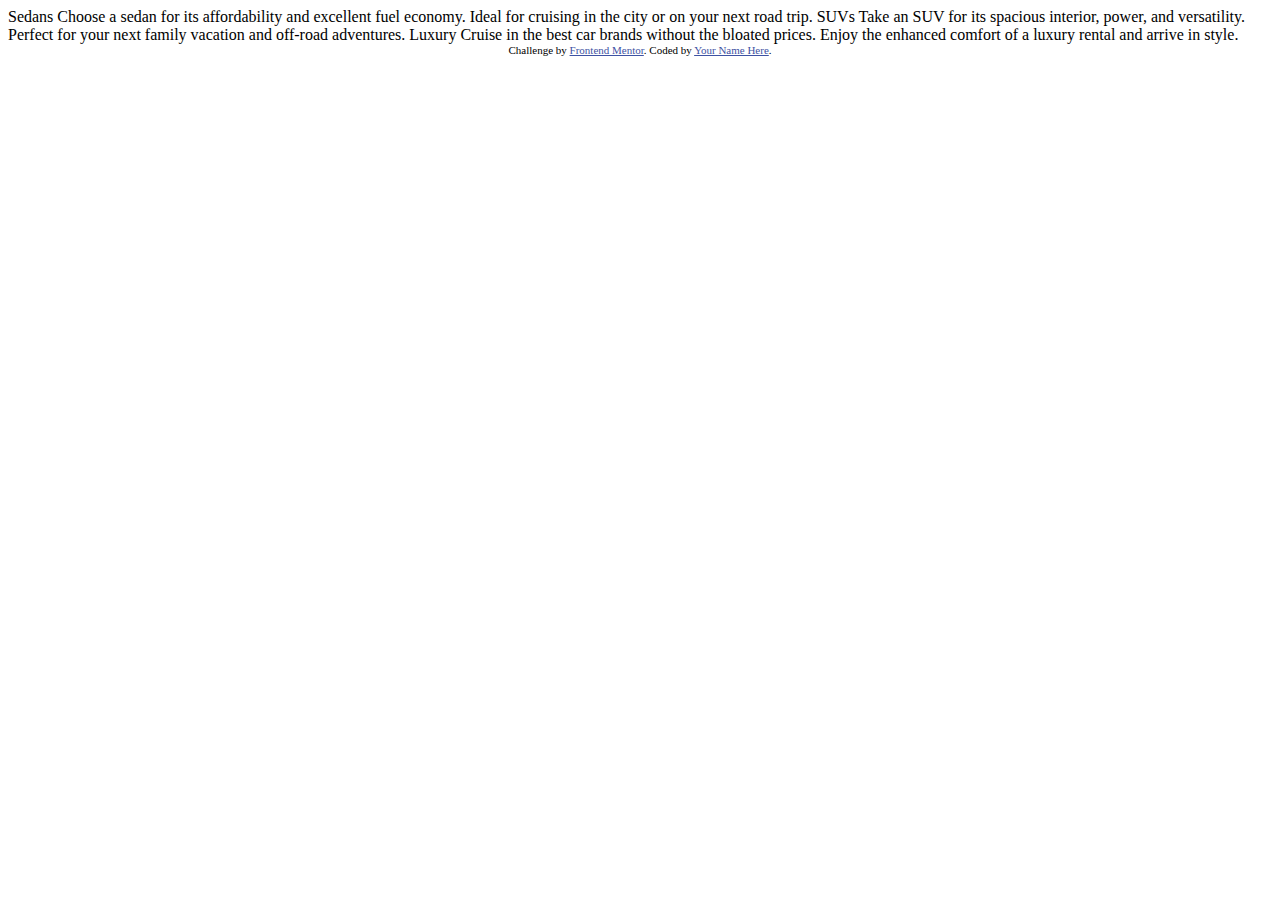
==== three-column-preview-card-component-main/index.html @ 19134d2e "setup project" ====
<!DOCTYPE html>
<html lang="en">
<head>
  <meta charset="UTF-8">
  <meta name="viewport" content="width=device-width, initial-scale=1.0"> <!-- displays site properly based on user's device -->

  <link rel="icon" type="image/png" sizes="32x32" href="./images/favicon-32x32.png">
  
  <title>Frontend Mentor | 3-column preview card component</title>

  <!-- Feel free to remove these styles or customise in your own stylesheet 👍 -->
  <style>
    .attribution { font-size: 11px; text-align: center; }
    .attribution a { color: hsl(228, 45%, 44%); }
  </style>
</head>
<body>
  
  Sedans
  Choose a sedan for its affordability and excellent fuel economy. Ideal for cruising in the city 
  or on your next road trip.

  SUVs
  Take an SUV for its spacious interior, power, and versatility. Perfect for your next family vacation 
  and off-road adventures.

  Luxury
  Cruise in the best car brands without the bloated prices. Enjoy the enhanced comfort of a luxury 
  rental and arrive in style.
  
  <div class="attribution">
    Challenge by <a href="https://www.frontendmentor.io?ref=challenge" target="_blank">Frontend Mentor</a>. 
    Coded by <a href="#">Your Name Here</a>.
  </div>
</body>
</html>
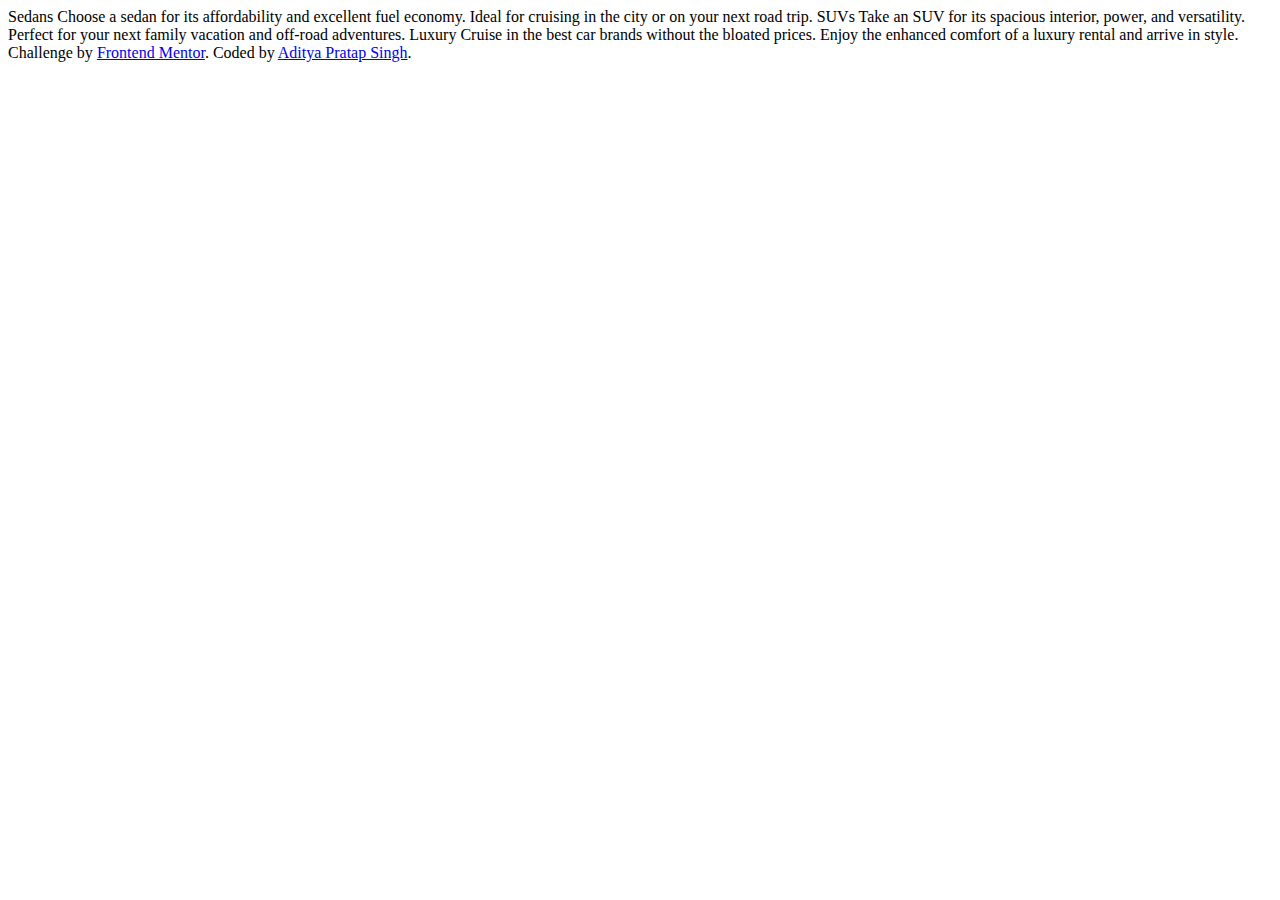
==== commit c678c3f7: "initial setup" ====
--- a/three-column-preview-card-component-main/index.html
+++ b/three-column-preview-card-component-main/index.html
@@ -1,36 +1,33 @@
 <!DOCTYPE html>
 <html lang="en">
-<head>
-  <meta charset="UTF-8">
-  <meta name="viewport" content="width=device-width, initial-scale=1.0"> <!-- displays site properly based on user's device -->
 
-  <link rel="icon" type="image/png" sizes="32x32" href="./images/favicon-32x32.png">
-  
-  <title>Frontend Mentor | 3-column preview card component</title>
+  <head>
+    <meta charset="UTF-8">
+    <meta name="viewport" content="width=device-width, initial-scale=1.0">
+    <link rel="icon" type="image/png" sizes="32x32" href="./images/favicon-32x32.png">
+    <title>Frontend Mentor | 3-column preview card component</title>
+  </head>
 
-  <!-- Feel free to remove these styles or customise in your own stylesheet 👍 -->
-  <style>
-    .attribution { font-size: 11px; text-align: center; }
-    .attribution a { color: hsl(228, 45%, 44%); }
-  </style>
-</head>
-<body>
-  
-  Sedans
-  Choose a sedan for its affordability and excellent fuel economy. Ideal for cruising in the city 
-  or on your next road trip.
+  <body>
 
-  SUVs
-  Take an SUV for its spacious interior, power, and versatility. Perfect for your next family vacation 
-  and off-road adventures.
+    Sedans
+    Choose a sedan for its affordability and excellent fuel economy. Ideal for cruising in the city
+    or on your next road trip.
 
-  Luxury
-  Cruise in the best car brands without the bloated prices. Enjoy the enhanced comfort of a luxury 
-  rental and arrive in style.
-  
-  <div class="attribution">
-    Challenge by <a href="https://www.frontendmentor.io?ref=challenge" target="_blank">Frontend Mentor</a>. 
-    Coded by <a href="#">Your Name Here</a>.
-  </div>
-</body>
+    SUVs
+    Take an SUV for its spacious interior, power, and versatility. Perfect for your next family
+    vacation
+    and off-road adventures.
+
+    Luxury
+    Cruise in the best car brands without the bloated prices. Enjoy the enhanced comfort of a luxury
+    rental and arrive in style.
+
+    <div class="attribution">
+      Challenge by <a href="https://www.frontendmentor.io?ref=challenge" target="_blank">Frontend
+        Mentor</a>.
+      Coded by <a href="https://www.frontendmentor.io/profile/aditya3284">Aditya Pratap Singh</a>.
+    </div>
+  </body>
+
 </html>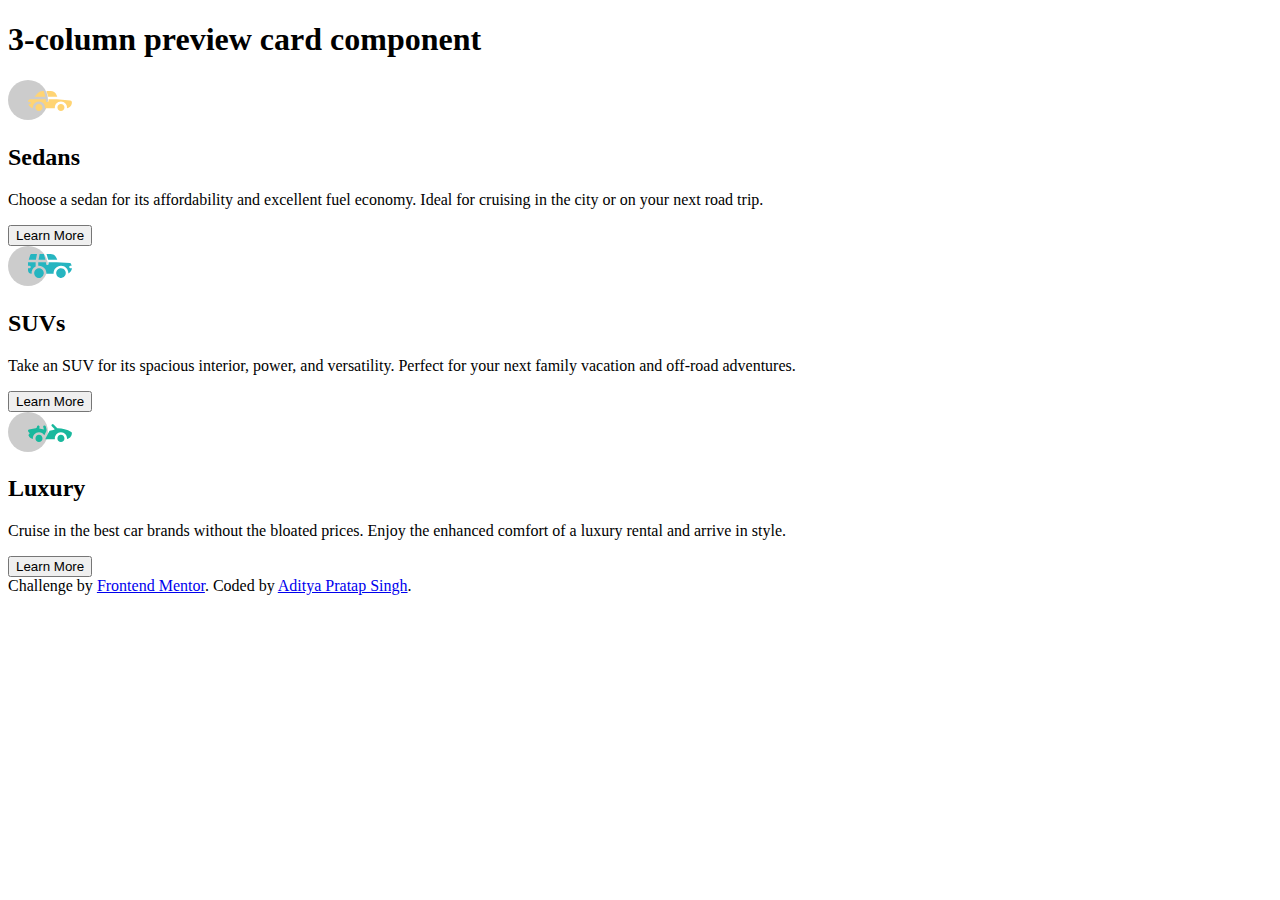
==== commit 858ef60c: "modify html" ====
--- a/three-column-preview-card-component-main/index.html
+++ b/three-column-preview-card-component-main/index.html
@@ -9,20 +9,44 @@
   </head>
 
   <body>
-
-    Sedans
-    Choose a sedan for its affordability and excellent fuel economy. Ideal for cruising in the city
-    or on your next road trip.
-
-    SUVs
-    Take an SUV for its spacious interior, power, and versatility. Perfect for your next family
-    vacation
-    and off-road adventures.
-
-    Luxury
-    Cruise in the best car brands without the bloated prices. Enjoy the enhanced comfort of a luxury
-    rental and arrive in style.
-
+    <main>
+      <h1 class="hidden">3-column preview card component</h1>
+      <div class="container grid">
+        <div class="cards">
+          <img src="./images/icon-sedans.svg" alt="sedan icon">
+          <h2 class="cardHeading">Sedans</h2>
+          <p class="cardDescription">
+            Choose a sedan for its affordability and excellent fuel economy. Ideal for cruising in
+            the
+            city
+            or on your next road trip.
+          </p>
+          <button class="cta-btn">Learn More</button>
+        </div>
+        <div class="cards">
+          <img src="./images/icon-suvs.svg" alt="suvs icon">
+          <h2 class="cardHeading">SUVs</h2>
+          <p class="cardDescription">
+            Take an SUV for its spacious interior, power, and versatility. Perfect for your next
+            family
+            vacation
+            and off-road adventures.
+          </p>
+          <button class="cta-btn">Learn More</button>
+        </div>
+        <div class="cards">
+          <img src="./images/icon-luxury.svg" alt="luxury icon">
+          <h2 class="cardHeading">Luxury</h2>
+          <p class="cardDescription">
+            Cruise in the best car brands without the bloated prices. Enjoy the enhanced comfort of
+            a
+            luxury
+            rental and arrive in style.
+          </p>
+          <button class="cta-btn">Learn More</button>
+        </div>
+      </div>
+    </main>
     <div class="attribution">
       Challenge by <a href="https://www.frontendmentor.io?ref=challenge" target="_blank">Frontend
         Mentor</a>.
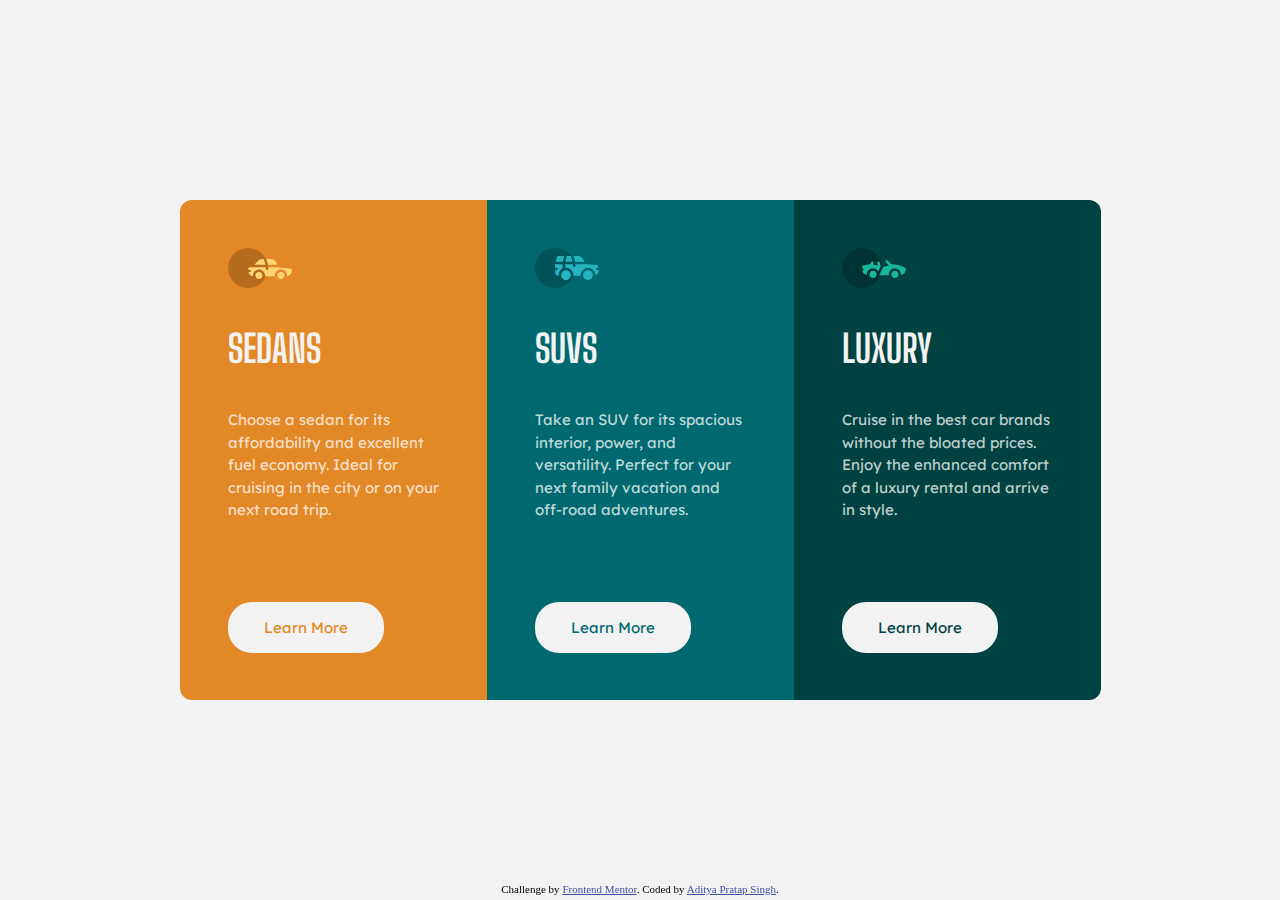
==== commit 218a0292: "style: Add desktop styles" ====
--- a/three-column-preview-card-component-main/index.html
+++ b/three-column-preview-card-component-main/index.html
@@ -5,6 +5,12 @@
     <meta charset="UTF-8">
     <meta name="viewport" content="width=device-width, initial-scale=1.0">
     <link rel="icon" type="image/png" sizes="32x32" href="./images/favicon-32x32.png">
+    <link rel="preconnect" href="https://fonts.googleapis.com">
+    <link rel="preconnect" href="https://fonts.gstatic.com" crossorigin>
+    <link
+      href="https://fonts.googleapis.com/css2?family=Big+Shoulders+Display:wght@700&family=Lexend+Deca&display=swap"
+      rel="stylesheet">
+    <link rel="stylesheet" href="./styles.css">
     <title>Frontend Mentor | 3-column preview card component</title>
   </head>
 
@@ -12,8 +18,8 @@
     <main>
       <h1 class="hidden">3-column preview card component</h1>
       <div class="container grid">
-        <div class="cards">
-          <img src="./images/icon-sedans.svg" alt="sedan icon">
+        <div class="cards flex sedan">
+          <img class="icon" src="./images/icon-sedans.svg" alt="sedan icon">
           <h2 class="cardHeading">Sedans</h2>
           <p class="cardDescription">
             Choose a sedan for its affordability and excellent fuel economy. Ideal for cruising in
@@ -23,8 +29,8 @@
           </p>
           <button class="cta-btn">Learn More</button>
         </div>
-        <div class="cards">
-          <img src="./images/icon-suvs.svg" alt="suvs icon">
+        <div class="cards flex suv">
+          <img class="icon" src="./images/icon-suvs.svg" alt="suvs icon">
           <h2 class="cardHeading">SUVs</h2>
           <p class="cardDescription">
             Take an SUV for its spacious interior, power, and versatility. Perfect for your next
@@ -34,8 +40,8 @@
           </p>
           <button class="cta-btn">Learn More</button>
         </div>
-        <div class="cards">
-          <img src="./images/icon-luxury.svg" alt="luxury icon">
+        <div class="cards flex luxury">
+          <img class="icon" src="./images/icon-luxury.svg" alt="luxury icon">
           <h2 class="cardHeading">Luxury</h2>
           <p class="cardDescription">
             Cruise in the best car brands without the bloated prices. Enjoy the enhanced comfort of
--- a/three-column-preview-card-component-main/styles.css
+++ b/three-column-preview-card-component-main/styles.css
@@ -0,0 +1,134 @@
+*,
+*::after,
+*::before {
+    margin: 0;
+    padding: 0;
+    box-sizing: border-box;
+}
+
+:root {
+    --para-color: hsla(0, 0%, 100%, 0.75);
+    --color: hsl(0, 0%, 95%);
+    --sedan-clr: hsl(31, 77%, 52%);
+    --suvs-clr: hsl(184, 100%, 22%);
+    --luxury-clr: hsl(179, 100%, 13%);
+    --fontFamilyFancy: Big Shoulders Display, sans-serif;
+    --base-fontFamily: Lexend Deca, sans-serif;
+    --headingWeight: 700;
+    --paraWeight: 400;
+}
+
+body {
+    min-height: 100dvh;
+    display: grid;
+    place-items: center;
+    background-color: var(--color);
+}
+
+img {
+    display: block;
+    max-width: 100%;
+}
+
+.hidden {
+    display: none;
+}
+
+.grid {
+    display: grid;
+}
+
+.flex {
+    display: flex;
+}
+
+.sedan {
+    background-color: var(--sedan-clr);
+}
+
+.suv {
+    background-color: var(--suvs-clr);
+}
+
+.luxury {
+    background-color: var(--luxury-clr);
+}
+
+.container {
+    max-width: 921px;
+    min-width: 327px;
+    max-height: 500px;
+    grid-template-columns: repeat(3, 1fr);
+    border-radius: 12px;
+    overflow: hidden;
+    margin-inline: 24px;
+}
+
+.cards {
+    flex-direction: column;
+    padding: 48px;
+}
+
+.icon {
+    width: 64px;
+    height: 40px;
+}
+
+.cardHeading {
+    font-family: var(--fontFamilyFancy);
+    font-weight: var(--headingWeight);
+    color: var(--color);
+    font-size: 38px;
+    text-transform: uppercase;
+    margin-block: 38px;
+}
+
+.cardDescription {
+    font-weight: var(--paraWeight);
+    color: var(--para-color);
+    font-size: 15px;
+    font-family: var(--base-fontFamily);
+    line-height: 1.5;
+}
+
+.cta-btn {
+    color: var(--color);
+    font-family: var(--base-fontFamily);
+    background-color: var(--color);
+    border: 2px solid transparent;
+    width: fit-content;
+    font-size: 15px;
+    padding: 14px 34px;
+    border-radius: 24px;
+    margin-block-start: 80px;
+}
+
+.sedan .cta-btn {
+    color: var(--sedan-clr);
+}
+
+.suv .cta-btn {
+    color: var(--suvs-clr);
+}
+
+.luxury .cta-btn {
+    color: var(--luxury-clr);
+}
+
+.cta-btn:hover {
+    cursor: pointer;
+    color: var(--color);
+    border: 2px solid var(--color);
+    background-color: transparent;
+}
+
+.attribution {
+    position: fixed;
+    bottom: 5px;
+    font-size: 11px;
+    text-align: center;
+}
+
+.attribution a {
+    color: hsl(228, 45%, 44%);
+}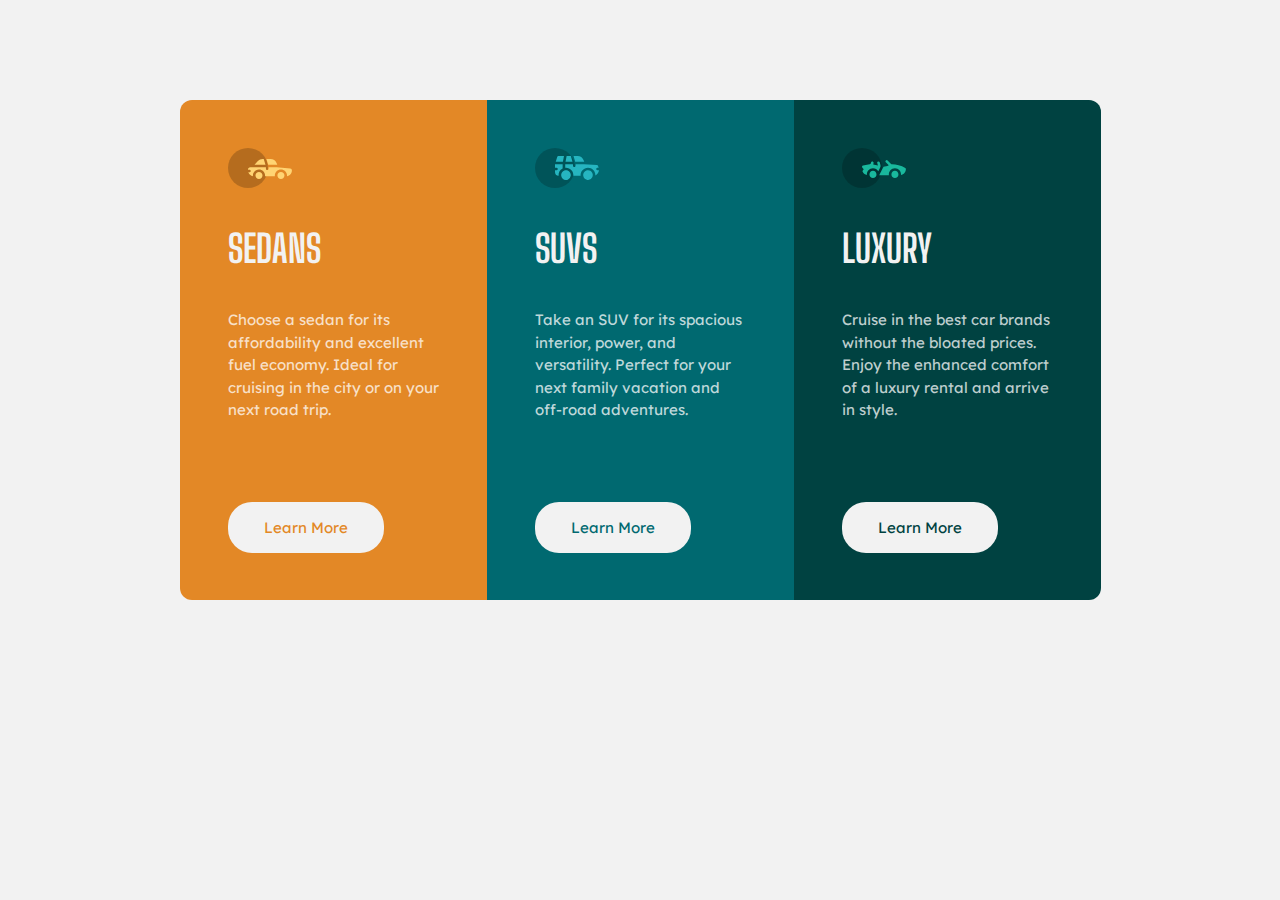
==== commit afdaceba: "remove attribution" ====
--- a/three-column-preview-card-component-main/index.html
+++ b/three-column-preview-card-component-main/index.html
@@ -53,11 +53,13 @@
         </div>
       </div>
     </main>
-    <div class="attribution">
-      Challenge by <a href="https://www.frontendmentor.io?ref=challenge" target="_blank">Frontend
-        Mentor</a>.
-      Coded by <a href="https://www.frontendmentor.io/profile/aditya3284">Aditya Pratap Singh</a>.
-    </div>
+    <footer>
+      <div class="attribution">
+        Challenge by <a href="https://www.frontendmentor.io?ref=challenge" target="_blank">Frontend
+          Mentor</a>.
+        Coded by <a href="https://www.frontendmentor.io/profile/aditya3284">Aditya Pratap Singh</a>.
+      </div>
+    </footer>
   </body>
 
 </html>--- a/three-column-preview-card-component-main/styles.css
+++ b/three-column-preview-card-component-main/styles.css
@@ -23,6 +23,7 @@
     display: grid;
     place-items: center;
     background-color: var(--color);
+    position: relative;
 }
 
 img {
@@ -61,7 +62,7 @@
     grid-template-columns: repeat(3, 1fr);
     border-radius: 12px;
     overflow: hidden;
-    margin-inline: 24px;
+    margin-inline: 10px;
 }
 
 .cards {
@@ -100,7 +101,7 @@
     font-size: 15px;
     padding: 14px 34px;
     border-radius: 24px;
-    margin-block-start: 80px;
+    margin-block-start: 80px
 }
 
 .sedan .cta-btn {
@@ -115,7 +116,8 @@
     color: var(--luxury-clr);
 }
 
-.cta-btn:hover {
+.cta-btn:hover,
+.cta-btn:active {
     cursor: pointer;
     color: var(--color);
     border: 2px solid var(--color);
@@ -123,12 +125,30 @@
 }
 
 .attribution {
-    position: fixed;
-    bottom: 5px;
+    display: none;
     font-size: 11px;
     text-align: center;
 }
 
 .attribution a {
     color: hsl(228, 45%, 44%);
+}
+
+@media (max-width : 900px) {
+    .container {
+        grid-template-columns: 1fr;
+        grid-template-rows: repeat(2, 1fr);
+        max-height: 1326px;
+        margin-inline: clamp(24px, 5vw + 5px, 64px);
+        margin-block: 88px;
+    }
+
+    .cardHeading {
+        font-size: 32px;
+    }
+
+    .cta-btn {
+        padding: 12px 34px;
+        margin-block-start: 32px;
+    }
 }